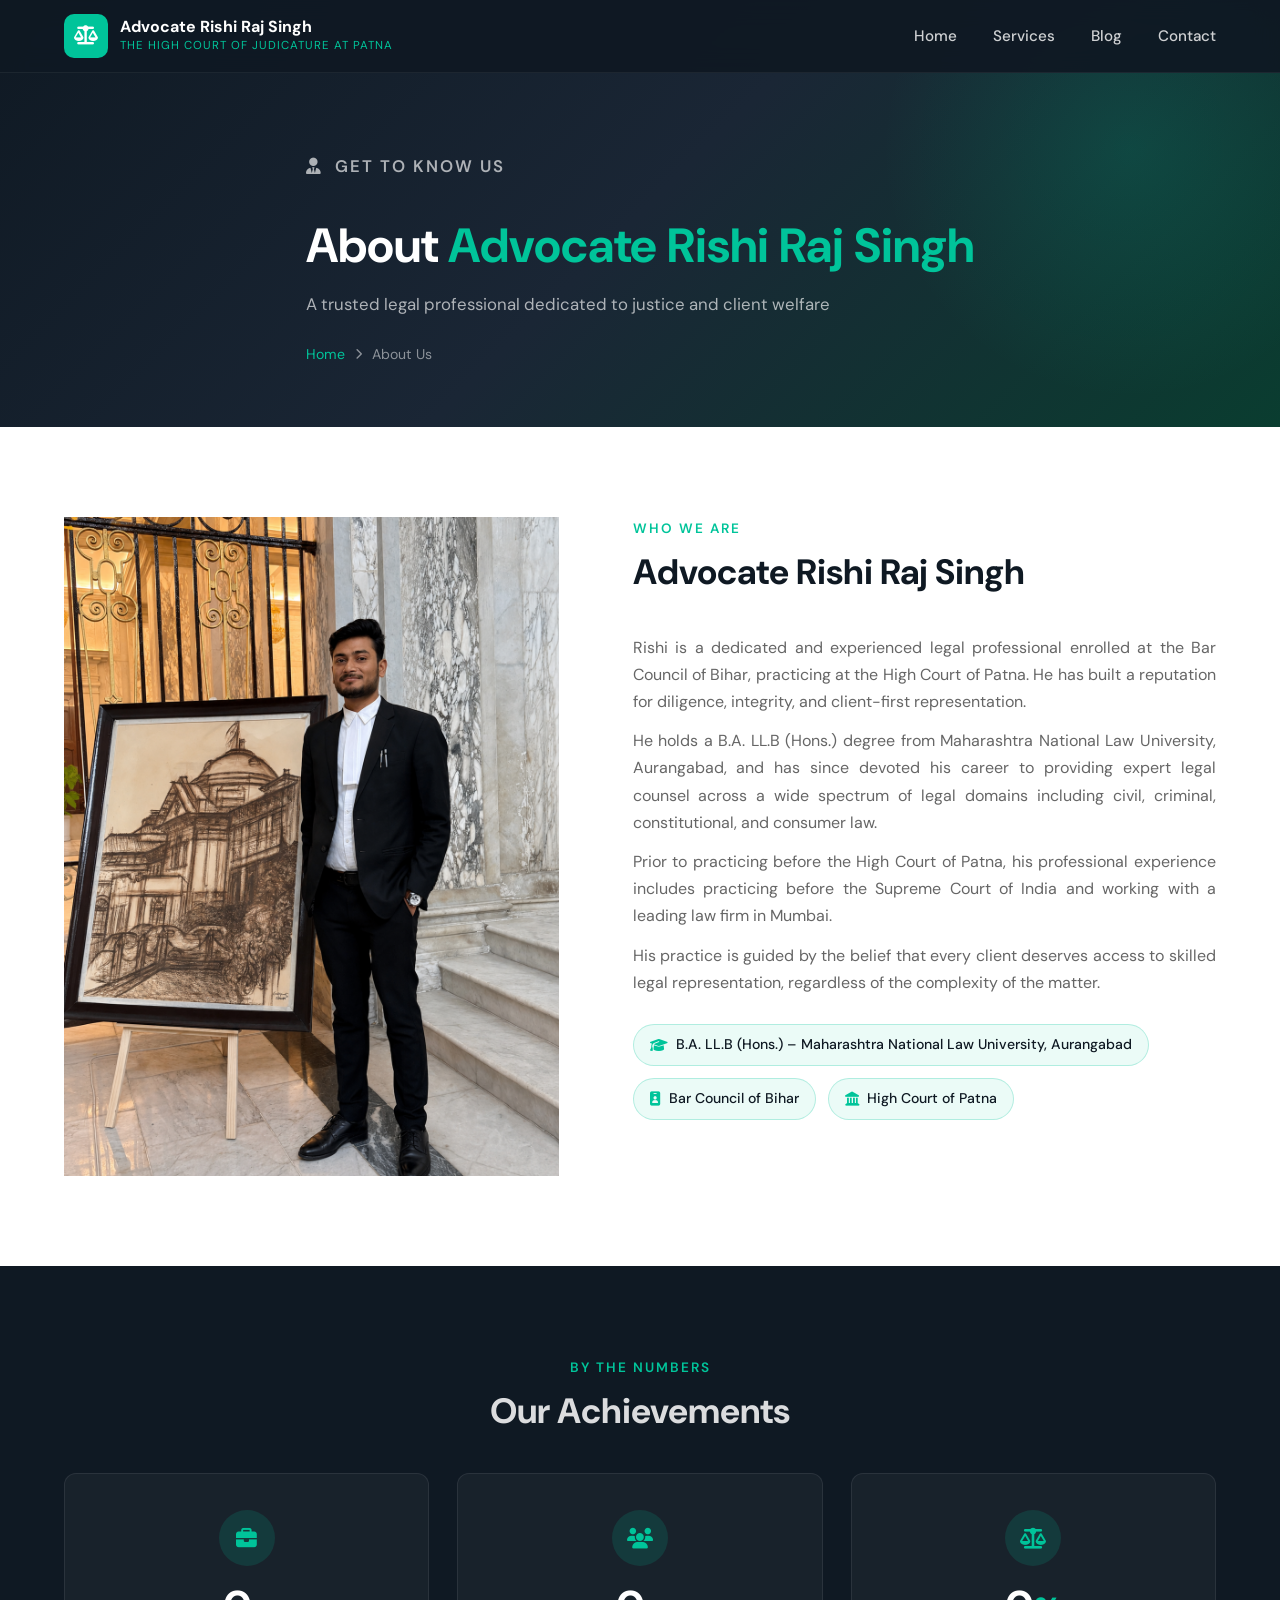
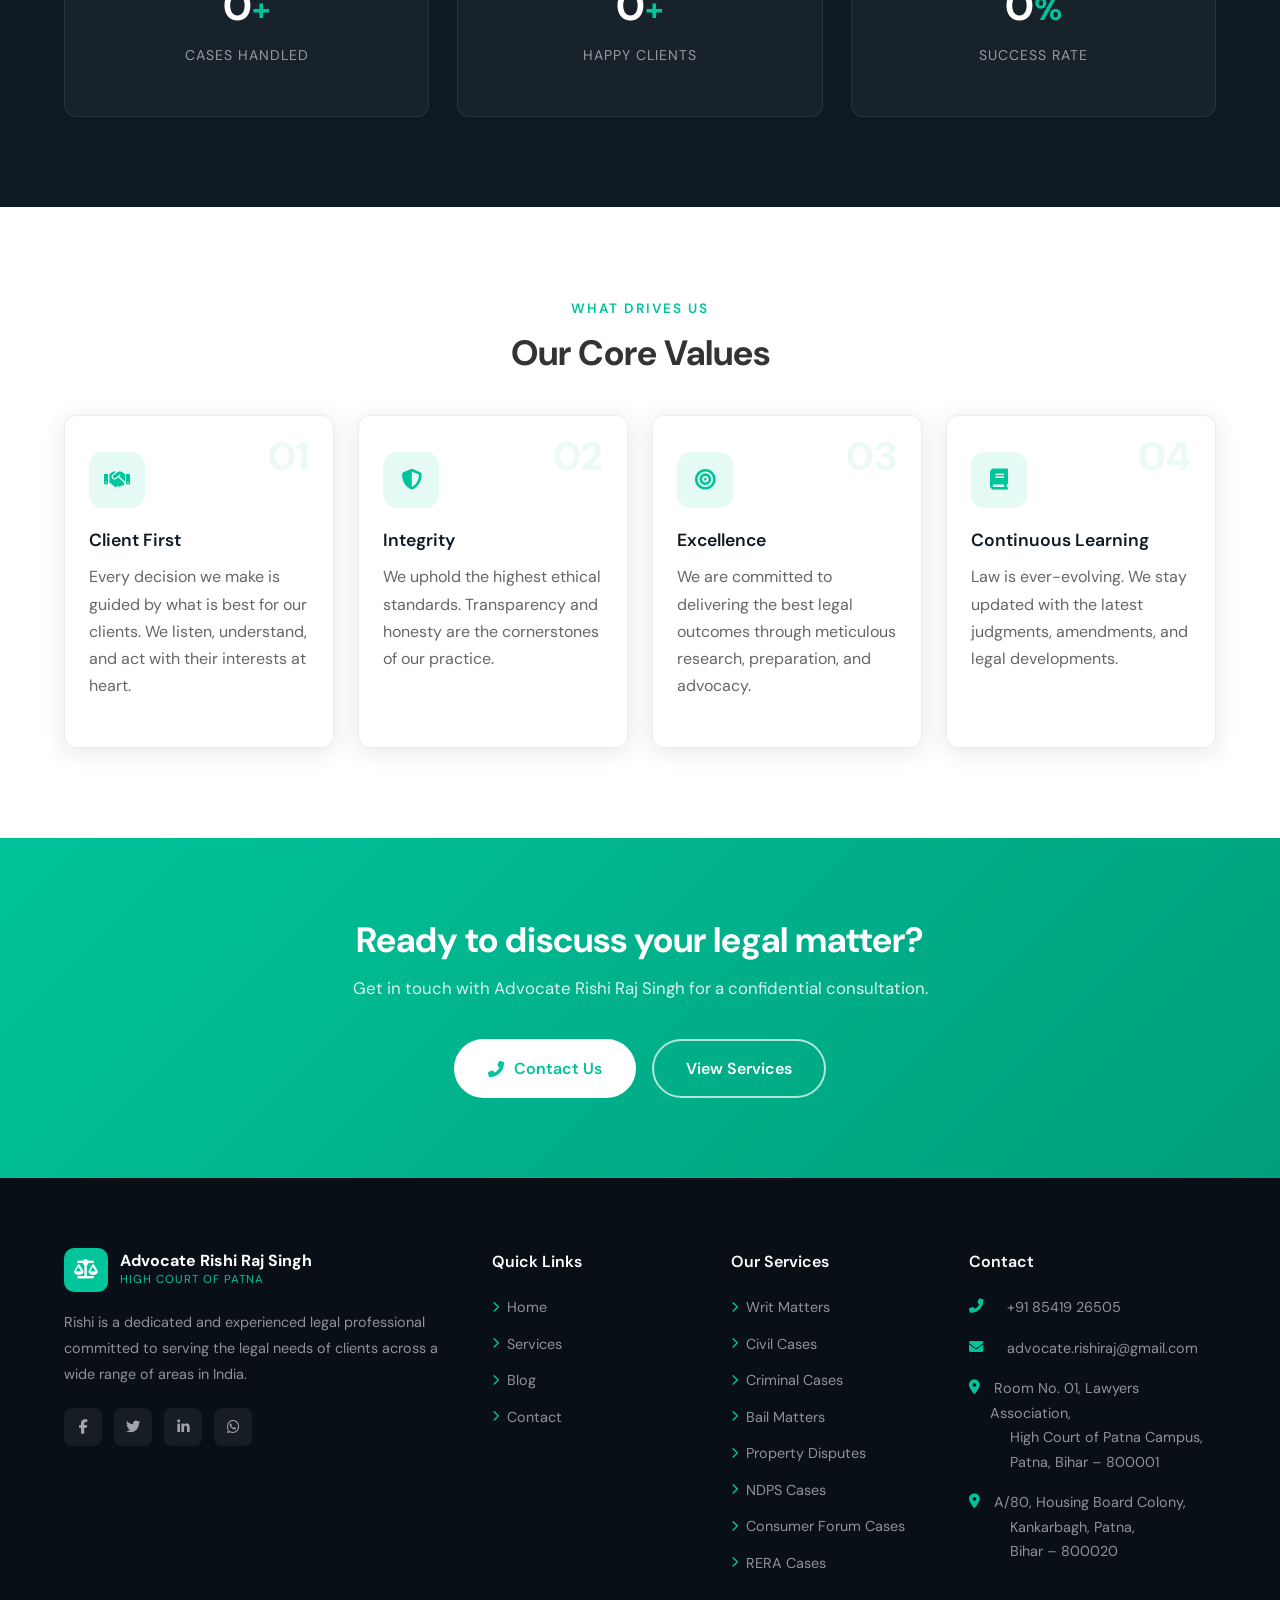
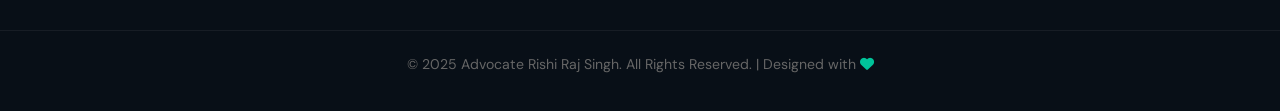
==== about.html @ 37c3f469 "Add files via upload" ====
<!DOCTYPE html>
<html lang="en">
<head>
  <meta charset="UTF-8" />
  <meta name="viewport" content="width=device-width, initial-scale=1.0"/>
  <title>About Us – Advocate Rishi Raj Singh</title>
  <meta name="description" content="Learn more about Advocate Rishi Raj Singh – experienced legal professional at High Court of Patna."/>
  <link rel="stylesheet" href="style.css"/>
  <link rel="stylesheet" href="about.css"/>
  <link href="https://fonts.googleapis.com/css2?family=DM+Sans:wght@300;400;500;600;700&display=swap" rel="stylesheet"/>
  <link rel="stylesheet" href="https://cdnjs.cloudflare.com/ajax/libs/font-awesome/6.4.0/css/all.min.css"/>
</head>
<body>

  <!-- ===== NAVBAR ===== -->
  <header id="navbar">
    <div class="container nav-container">
      <div class="logo">
        <span class="logo-icon"><i class="fas fa-balance-scale"></i></span>
        <div>
          <span class="logo-name">Advocate Rishi Raj Singh</span>
          <span class="logo-sub">The High Court of Judicature at Patna</span>
        </div>
      </div>
      <nav>
        <ul class="nav-links" id="navLinks">
          <li><a href="index.html">Home</a></li>
          <li><a href="index.html#services">Services</a></li>
          <li><a href="index.html#blogs">Blog</a></li>
          <li><a href="contact.html">Contact</a></li>
        </ul>
        <button class="hamburger" id="hamburger" aria-label="Toggle menu">
          <i class="fas fa-bars"></i>
        </button>
      </nav>
    </div>
  </header>

  <!-- ===== PAGE HERO ===== -->
  <section class="page-hero">
    <div class="page-hero-overlay"></div>
    <div class="container page-hero-content">
      <p class="section-label"><i class="fas fa-user-tie"></i> &nbsp;Get to Know Us</p>
      <h1>About <span class="highlight">Advocate Rishi Raj Singh</span></h1>
      <p>A trusted legal professional dedicated to justice and client welfare</p>
      <div class="breadcrumb">
        <a href="index.html">Home</a>
        <i class="fas fa-chevron-right"></i>
        <span>About Us</span>
      </div>
    </div>
  </section>

  <!-- ===== INTRO SECTION ===== -->
  <section class="section-pad">
    <div class="container about-grid">
      <div class="about-img-wrap">
        <img src="Rishi Raj Singh Image.png" alt="Advocate Rishi Raj Singh" class="about-image">
      </div>
      <div class="about-text">
        <p class="section-label">Who We Are</p>
        <h2>Advocate Rishi Raj Singh</h2>
        <p>Rishi is a dedicated and experienced legal professional enrolled at the Bar Council of Bihar, practicing at the High Court of Patna. He has built a reputation for diligence, integrity, and client-first representation.</p>
        <p>He holds a B.A. LL.B (Hons.) degree from Maharashtra National Law University, Aurangabad, and has since devoted his career to providing expert legal counsel across a wide spectrum of legal domains including civil, criminal, constitutional, and consumer law.</p>
        <p>Prior to practicing before the High Court of Patna, his professional experience includes practicing before the Supreme Court of India and working with a leading law firm in Mumbai.</p>
        <p>His practice is guided by the belief that every client deserves access to skilled legal representation, regardless of the complexity of the matter.</p>
        <div class="info-chips">
          <span><i class="fas fa-graduation-cap"></i> B.A. LL.B (Hons.) – Maharashtra National Law University, Aurangabad</span>
          <span><i class="fas fa-id-badge"></i> Bar Council of Bihar</span>
          <span><i class="fas fa-landmark"></i> High Court of Patna</span>
        </div>
      </div>
    </div>
  </section>


  <!-- ===== STATS ===== -->
  <section class="section-pad bg-dark">
    <div class="container">
      <p class="section-label center">By the Numbers</p>
      <h2 class="center">Our Achievements</h2>
      <div class="stats-grid">
        <div class="stat-box">
          <div class="stat-icon"><i class="fas fa-briefcase"></i></div>
          <span class="stat-big" data-target="500">0</span><span class="stat-suf">+</span>
          <p>Cases Handled</p>
        </div>
        <div class="stat-box">
          <div class="stat-icon"><i class="fas fa-users"></i></div>
          <span class="stat-big" data-target="300">0</span><span class="stat-suf">+</span>
          <p>Happy Clients</p>
        </div>
        <div class="stat-box">
          <div class="stat-icon"><i class="fas fa-balance-scale"></i></div>
          <span class="stat-big" data-target="95">0</span><span class="stat-suf">%</span>
          <p>Success Rate</p>
        </div>
      </div>
    </div>
  </section>

  <!-- ===== VALUES ===== -->
  <section class="section-pad">
    <div class="container">
      <p class="section-label center">What Drives Us</p>
      <h2 class="center">Our Core Values</h2>
      <div class="values-grid">
        <div class="value-card">
          <div class="value-num">01</div>
          <div class="value-icon"><i class="fas fa-handshake"></i></div>
          <h4>Client First</h4>
          <p>Every decision we make is guided by what is best for our clients. We listen, understand, and act with their interests at heart.</p>
        </div>
        <div class="value-card">
          <div class="value-num">02</div>
          <div class="value-icon"><i class="fas fa-shield-alt"></i></div>
          <h4>Integrity</h4>
          <p>We uphold the highest ethical standards. Transparency and honesty are the cornerstones of our practice.</p>
        </div>
        <div class="value-card">
          <div class="value-num">03</div>
          <div class="value-icon"><i class="fas fa-bullseye"></i></div>
          <h4>Excellence</h4>
          <p>We are committed to delivering the best legal outcomes through meticulous research, preparation, and advocacy.</p>
        </div>
        <div class="value-card">
          <div class="value-num">04</div>
          <div class="value-icon"><i class="fas fa-book"></i></div>
          <h4>Continuous Learning</h4>
          <p>Law is ever-evolving. We stay updated with the latest judgments, amendments, and legal developments.</p>
        </div>
      </div>
    </div>
  </section>

  <!-- ===== CTA ===== -->
  <section class="cta-section">
    <div class="container cta-content">
      <h2>Ready to discuss your legal matter?</h2>
      <p>Get in touch with Advocate Rishi Raj Singh for a confidential consultation.</p>
      <div class="cta-btns">
        <a href="contact.html" class="btn btn-primary"><i class="fas fa-phone-alt"></i> &nbsp;Contact Us</a>
        <a href="index.html#services" class="btn btn-outline">View Services</a>
      </div>
    </div>
  </section>

  <!-- ===== FOOTER ===== -->
  <footer class="footer">
    <div class="container footer-grid">
      <div class="footer-about">
        <div class="logo">
          <span class="logo-icon"><i class="fas fa-balance-scale"></i></span>
          <div>
            <span class="logo-name">Advocate Rishi Raj Singh</span>
            <span class="logo-sub">High Court of Patna</span>
          </div>
        </div>
        <p>Rishi is a dedicated and experienced legal professional committed to serving the legal needs of clients across a wide range of areas in India.</p>
        <div class="social-links">
          <a href="#" aria-label="Facebook"><i class="fab fa-facebook-f"></i></a>
          <a href="#" aria-label="Twitter"><i class="fab fa-twitter"></i></a>
          <a href="#" aria-label="LinkedIn"><i class="fab fa-linkedin-in"></i></a>
          <a href="https://wa.me/918541926505" target="_blank" aria-label="WhatsApp"><i class="fab fa-whatsapp"></i></a>
        </div>
      </div>
      <div class="footer-links">
        <h4>Quick Links</h4>
        <ul>
          <li><a href="index.html"><i class="fas fa-chevron-right"></i> Home</a></li>
          <li><a href="index.html#services"><i class="fas fa-chevron-right"></i> Services</a></li>
          <li><a href="index.html#blogs"><i class="fas fa-chevron-right"></i> Blog</a></li>
          <li><a href="contact.html"><i class="fas fa-chevron-right"></i> Contact</a></li>
        </ul>
      </div>
      <div class="footer-services">
        <h4>Our Services</h4>
        <ul>
          <li><a href="index.html#services"><i class="fas fa-chevron-right"></i> Writ Matters</a></li>
          <li><a href="index.html#services"><i class="fas fa-chevron-right"></i> Civil Cases</a></li>
          <li><a href="index.html#services"><i class="fas fa-chevron-right"></i> Criminal Cases</a></li>
          <li><a href="index.html#services"><i class="fas fa-chevron-right"></i> Bail Matters</a></li>
          <li><a href="index.html#services"><i class="fas fa-chevron-right"></i> Property Disputes</a></li>
          <li><a href="index.html#services"><i class="fas fa-chevron-right"></i> NDPS Cases</a></li>
          <li><a href="index.html#services"><i class="fas fa-chevron-right"></i> Consumer Forum Cases</a></li>
          <li><a href="index.html#services"><i class="fas fa-chevron-right"></i> RERA Cases</a></li>
        </ul>
      </div>
      <div class="footer-contact">
        <h4>Contact</h4>
        <p><i class="fas fa-phone-alt"></i> &nbsp;<a href="tel:+918541926505">+91 85419 26505</a></p>
        <p><i class="fas fa-envelope"></i> &nbsp;<a href="mailto:advocate.rishiraj@gmail.com">advocate.rishiraj@gmail.com</a></p>
        <p><i class="fas fa-map-marker-alt"></i> &nbsp;Room No. 01, Lawyers Association,<br/>&nbsp;&nbsp;&nbsp;&nbsp;&nbsp;High Court of Patna Campus,<br/>&nbsp;&nbsp;&nbsp;&nbsp;&nbsp;Patna, Bihar – 800001</p>
        <p><i class="fas fa-map-marker-alt"></i> &nbsp;A/80, Housing Board Colony,<br/>&nbsp;&nbsp;&nbsp;&nbsp;&nbsp;Kankarbagh, Patna,<br/>&nbsp;&nbsp;&nbsp;&nbsp;&nbsp;Bihar – 800020</p>
      </div>
    </div>
    <div class="footer-bottom">
      <p>&copy; 2025 Advocate Rishi Raj Singh. All Rights Reserved. | Designed with <i class="fas fa-heart" style="color:#00C49A"></i></p>
    </div>
  </footer>

  <script src="script.js"></script>
  <script src="about.js"></script>
</body>
</html>
---- style.css ----
/* ===== RESET & BASE ===== */
*, *::before, *::after { box-sizing: border-box; margin: 0; padding: 0; }

:root {
  --green: #00C49A;
  --green-dark: #009e7c;
  --dark: #0f1923;
  --dark2: #1a2635;
  --dark3: #243040;
  --light: #f5f7fa;
  --white: #ffffff;
  --text: #333;
  --text-light: #666;
  --font: 'DM Sans', sans-serif;
  --shadow: 0 4px 24px rgba(0,0,0,0.10);
  --radius: 12px;
  --transition: all 0.3s ease;
}

html { scroll-behavior: smooth; }

body {
  font-family: var(--font);
  color: var(--text);
  background: var(--white);
  line-height: 1.7;
  overflow-x: hidden;
}

a { text-decoration: none; color: inherit; }
ul { list-style: none; }
img { max-width: 100%; display: block; }

.container {
  max-width: 1200px;
  margin: 0 auto;
  padding: 0 24px;
}

.section-pad { padding: 90px 0; }
.bg-dark { background: var(--dark); color: var(--white); }
.bg-light { background: var(--light); }
.center { text-align: center; }

.section-label {
  display: inline-block;
  color: var(--green);
  font-weight: 600;
  font-size: 0.85rem;
  letter-spacing: 2px;
  text-transform: uppercase;
  margin-bottom: 10px;
}
.center.section-label, h2.center { display: block; }

h2 {
  font-size: 2.2rem;
  font-weight: 700;
  margin-bottom: 40px;
  line-height: 1.25;
  color: inherit;
}

h4 { font-size: 1.1rem; font-weight: 600; margin-bottom: 8px; }
p { color: var(--text-light); margin-bottom: 12px; }
.bg-dark p, .bg-dark h4, .bg-dark h2 { color: rgba(255,255,255,0.85); }
.bg-dark .section-label { color: var(--green); }

/* ===== BUTTONS ===== */
.btn {
  display: inline-flex;
  align-items: center;
  gap: 6px;
  padding: 14px 32px;
  border-radius: 50px;
  font-family: var(--font);
  font-size: 1rem;
  font-weight: 600;
  cursor: pointer;
  border: 2px solid transparent;
  transition: var(--transition);
}
.btn-primary {
  background: var(--green);
  color: var(--white);
  border-color: var(--green);
}
.btn-primary:hover {
  background: var(--green-dark);
  border-color: var(--green-dark);
  transform: translateY(-2px);
  box-shadow: 0 8px 24px rgba(0,196,154,0.35);
}
.btn-outline {
  background: transparent;
  color: var(--white);
  border-color: rgba(255,255,255,0.6);
}
.btn-outline:hover {
  background: var(--white);
  color: var(--dark);
  border-color: var(--white);
}
.full-width { width: 100%; justify-content: center; }

/* ===== NAVBAR ===== */
#navbar {
  position: fixed;
  top: 0; left: 0; right: 0;
  z-index: 1000;
  background: rgba(15,25,35,0.95);
  backdrop-filter: blur(12px);
  border-bottom: 1px solid rgba(255,255,255,0.06);
  transition: var(--transition);
}
.nav-container {
  display: flex;
  align-items: center;
  justify-content: space-between;
  height: 72px;
}
.logo {
  display: flex;
  align-items: center;
  gap: 12px;
}
.logo-icon {
  width: 44px; height: 44px;
  background: var(--green);
  border-radius: 10px;
  display: flex; align-items: center; justify-content: center;
  color: white;
  font-size: 1.2rem;
}
.logo-name {
  display: block;
  color: var(--white);
  font-weight: 700;
  font-size: 1rem;
  line-height: 1.2;
}
.logo-sub {
  display: block;
  color: var(--green);
  font-size: 0.72rem;
  letter-spacing: 1px;
  text-transform: uppercase;
}
.nav-links {
  display: flex;
  gap: 36px;
}
.nav-links a {
  color: rgba(255,255,255,0.8);
  font-weight: 500;
  font-size: 0.95rem;
  position: relative;
  transition: var(--transition);
}
.nav-links a::after {
  content: '';
  position: absolute;
  bottom: -4px; left: 0;
  width: 0; height: 2px;
  background: var(--green);
  transition: var(--transition);
}
.nav-links a:hover { color: var(--white); }
.nav-links a:hover::after { width: 100%; }

.hamburger {
  display: none;
  background: none;
  border: none;
  color: var(--white);
  font-size: 1.4rem;
  cursor: pointer;
}

/* ===== HERO ===== */
.hero {
  min-height: 85vh;
  background: linear-gradient(135deg, rgba(15, 25, 35, 0.75) 0%, rgba(26, 38, 53, 0.75) 100%), url('image.png');
  background-size: cover;
  background-position: center;
  background-attachment: fixed;
  display: flex;
  align-items: center;
  position: relative;
  overflow: hidden;
  padding-top: 72px;
}

.scroll-indicator {
  position: absolute;
  bottom: 24px;
  left: 50%;
  transform: translateX(-50%);
  display: flex;
  flex-direction: column;
  align-items: center;
  gap: 6px;
  color: rgba(255,255,255,0.5);
  font-size: 0.75rem;
  letter-spacing: 1px;
  text-transform: uppercase;
  z-index: 2;
  animation: bounce 2s infinite;
}
.scroll-indicator {
  text-decoration: none;
  cursor: pointer;
}
.scroll-indicator i {
  font-size: 1rem;
  color: var(--green);
  line-height: 0.6;
}
@keyframes bounce {
  0%, 100% { transform: translateX(-50%) translateY(0); }
  50% { transform: translateX(-50%) translateY(8px); }
}
.hero::before {
  content: '';
  position: absolute;
  width: 600px; height: 600px;
  background: radial-gradient(circle, rgba(0,196,154,0.15) 0%, transparent 70%);
  top: -100px; right: -100px;
  border-radius: 50%;
}
.hero::after {
  content: '';
  position: absolute;
  width: 400px; height: 400px;
  background: radial-gradient(circle, rgba(0,196,154,0.08) 0%, transparent 70%);
  bottom: -50px; left: -50px;
  border-radius: 50%;
}
.hero-overlay { display: none; }
.hero-content {
  position: relative;
  z-index: 2;
  padding: 80px 24px;
}
.hero-tagline {
  color: var(--green);
  font-weight: 600;
  font-size: 0.9rem;
  letter-spacing: 2px;
  text-transform: uppercase;
  margin-bottom: 20px;
  display: flex;
  align-items: center;
  gap: 8px;
}
.hero h1 {
  font-size: 4rem;
  font-weight: 700;
  color: var(--white);
  line-height: 1.1;
  margin-bottom: 20px;
}
.highlight { color: var(--green); }
.hero h4 {
  color: rgba(255,255,255,0.72);
  font-size: 1.15rem;
  font-weight: 400;
  margin-bottom: 36px;
  max-width: 520px;
}
.hero-btns { display: flex; gap: 16px; flex-wrap: wrap; margin-bottom: 60px; }

.hero-stats {
  display: flex;
  gap: 40px;
  flex-wrap: wrap;
}
.stat {
  display: flex;
  flex-direction: column;
  border-left: 3px solid var(--green);
  padding-left: 16px;
}
.stat-num {
  font-size: 1.8rem;
  font-weight: 700;
  color: var(--white);
  line-height: 1;
}
.stat-label {
  font-size: 0.8rem;
  color: rgba(255,255,255,0.55);
  text-transform: uppercase;
  letter-spacing: 1px;
  margin-top: 4px;
}

/* ===== ABOUT ===== */
.about-grid {
  display: grid;
  grid-template-columns: 1fr 1.2fr;
  gap: 64px;
  align-items: start;
}
.about-img-wrap {
  position: relative;
}
.about-img-placeholder {
  width: 100%;
  aspect-ratio: 4/5;
  background: linear-gradient(135deg, var(--dark2), var(--dark3));
  border-radius: 20px;
  display: flex;
  align-items: center;
  justify-content: center;
  font-size: 6rem;
  color: var(--green);
  box-shadow: var(--shadow);
  overflow: hidden;
}
.about-img-placeholder::before {
  content: '';
  position: absolute;
  top: 0; left: 0; right: 0; bottom: 0;
  background: linear-gradient(to bottom, transparent 50%, rgba(0,196,154,0.08));
}
.about-badge {
  position: absolute;
  bottom: -20px; right: -20px;
  background: var(--green);
  color: var(--white);
  padding: 16px 22px;
  border-radius: 14px;
  display: flex;
  align-items: center;
  gap: 10px;
  font-weight: 600;
  font-size: 0.9rem;
  box-shadow: 0 8px 24px rgba(0,196,154,0.4);
}
.about-text { padding-left: 10px; }
.about-text h2 { color: var(--dark); }
.about-text p {
  text-align: justify;
  text-justify: inter-word;
  hyphens: auto;
  -webkit-hyphens: auto;
}
.about-text .section-label { display: block; }

.about-points {
  margin: 24px 0 32px;
  display: flex;
  flex-direction: column;
  gap: 12px;
}
.about-points li {
  display: flex;
  align-items: center;
  gap: 12px;
  color: var(--text);
  font-weight: 500;
}
.about-points li i {
  color: var(--green);
  font-size: 1rem;
}

/* ===== WHY CHOOSE ===== */
.why-grid {
  display: grid;
  grid-template-columns: repeat(4, 1fr);
  gap: 24px;
}
.why-card {
  background: rgba(255,255,255,0.04);
  border: 1px solid rgba(255,255,255,0.08);
  border-radius: var(--radius);
  padding: 32px 24px;
  text-align: center;
  transition: var(--transition);
}
.why-card:hover {
  background: rgba(0,196,154,0.08);
  border-color: rgba(0,196,154,0.3);
  transform: translateY(-6px);
}
.why-icon {
  width: 60px; height: 60px;
  background: rgba(0,196,154,0.15);
  border-radius: 50%;
  display: flex; align-items: center; justify-content: center;
  margin: 0 auto 20px;
  font-size: 1.4rem;
  color: var(--green);
}

/* ===== SERVICES ===== */
.services-grid {
  display: grid;
  grid-template-columns: repeat(3, 1fr);
  gap: 28px;
}
.service-card {
  background: var(--white);
  border: 1px solid #e8edf2;
  border-radius: var(--radius);
  padding: 36px 28px;
  transition: var(--transition);
  box-shadow: var(--shadow);
}
.service-card:hover {
  border-color: var(--green);
  transform: translateY(-8px);
  box-shadow: 0 16px 40px rgba(0,196,154,0.15);
}
.service-icon {
  width: 64px; height: 64px;
  background: linear-gradient(135deg, rgba(0,196,154,0.12), rgba(0,196,154,0.05));
  border-radius: 16px;
  display: flex; align-items: center; justify-content: center;
  font-size: 1.5rem;
  color: var(--green);
  margin-bottom: 20px;
  transition: var(--transition);
}
.service-card:hover .service-icon {
  background: var(--green);
  color: var(--white);
}
.service-card h4 { color: var(--dark); }

/* ===== BLOG ===== */
.blogs-grid {
  display: grid;
  grid-template-columns: repeat(3, 1fr);
  gap: 28px;
}
.blog-grid {
  display: grid;
  grid-template-columns: repeat(3, 1fr);
  gap: 28px;
}
.coming-soon-wrap {
  display: flex;
  justify-content: center;
  align-items: center;
  padding: 60px 0;
}

.coming-soon-box {
  text-align: center;
  background: #fff;
  border: 2px dashed #00C49A;
  border-radius: 16px;
  padding: 60px 80px;
  color: #333;
}

.coming-soon-box i {
  font-size: 3rem;
  color: #00C49A;
  margin-bottom: 16px;
}

.coming-soon-box h3 {
  font-size: 1.8rem;
  margin-bottom: 10px;
  color: #1a1a2e;
}

.coming-soon-box p {
  font-size: 1rem;
  color: #666;
}

.blog-card {
  background: var(--white);
  border: 1px solid #e8edf2;
  border-radius: var(--radius);
  padding: 36px 28px;
  transition: var(--transition);
  box-shadow: var(--shadow);
  text-align: center;
  display: flex;
  flex-direction: column;
  height: 100%;
}
.blog-card:hover { 
  border-color: var(--green);
  transform: translateY(-8px); 
  box-shadow: 0 16px 40px rgba(0,196,154,0.15);
}
.blog-icon {
  width: 64px;
  height: 64px;
  background: linear-gradient(135deg, rgba(0,196,154,0.12), rgba(0,196,154,0.05));
  border-radius: 16px;
  display: flex;
  align-items: center;
  justify-content: center;
  font-size: 1.5rem;
  color: var(--green);
  margin: 0 auto 20px;
  transition: var(--transition);
}
.blog-card:hover .blog-icon {
  background: var(--green);
  color: var(--white);
}
.blog-card h3 {
  font-size: 1.2rem;
  margin-bottom: 16px;
  color: var(--dark);
  line-height: 1.5;
}
.blog-card > p {
  color: var(--text-light);
  margin-bottom: 20px;
  flex-grow: 1;
  font-size: 0.95rem;
  line-height: 1.6;
}
.blog-meta {
  display: flex;
  justify-content: center;
  gap: 20px;
  margin-bottom: 20px;
  font-size: 0.85rem;
  color: var(--text-light);
  flex-wrap: wrap;
}
.blog-meta span {
  display: inline-flex;
  align-items: center;
  gap: 6px;
}
.blog-img-placeholder {
  height: 180px;
  background: linear-gradient(135deg, var(--dark2), var(--dark3));
  display: flex; align-items: center; justify-content: center;
  font-size: 3rem;
  color: var(--green);
}
.blog-content { padding: 24px; }
.blog-content h4 { color: var(--dark); font-size: 1rem; margin-bottom: 10px; }
.read-more {
  color: var(--green);
  font-weight: 600;
  font-size: 0.9rem;
  display: inline-flex;
  align-items: center;
  gap: 6px;
  margin-top: 8px;
  transition: var(--transition);
}
.read-more:hover { gap: 10px; }

/* ===== CONTACT ===== */
.contact-grid {
  display: grid;
  grid-template-columns: 1fr 1.3fr;
  gap: 60px;
  align-items: start;
}
.contact-card {
  display: flex;
  align-items: flex-start;
  gap: 18px;
  margin-bottom: 28px;
}
.contact-icon {
  width: 50px; height: 50px;
  background: rgba(0,196,154,0.15);
  border-radius: 12px;
  display: flex; align-items: center; justify-content: center;
  color: var(--green);
  font-size: 1.1rem;
  flex-shrink: 0;
}
.contact-card h4 { color: var(--white); font-size: 0.9rem; text-transform: uppercase; letter-spacing: 1px; }
.contact-card a, .contact-card p { color: rgba(255,255,255,0.72); font-size: 0.95rem; }
.contact-card a:hover { color: var(--green); }

/* ===== CONTACT FORM ===== */
.contact-form-wrap {
  background: var(--white);
  border-radius: 20px;
  padding: 40px;
  box-shadow: 0 20px 60px rgba(0,0,0,0.2);
}
.contact-form h3 {
  color: var(--dark);
  font-size: 1.4rem;
  margin-bottom: 28px;
}
.form-group { margin-bottom: 18px; }
.form-group input,
.form-group select,
.form-group textarea {
  width: 100%;
  padding: 14px 18px;
  border: 1.5px solid #e0e7ef;
  border-radius: 10px;
  font-family: var(--font);
  font-size: 0.95rem;
  color: var(--text);
  background: #fafbfc;
  transition: var(--transition);
  outline: none;
  resize: none;
}
.form-group input:focus,
.form-group select:focus,
.form-group textarea:focus {
  border-color: var(--green);
  background: var(--white);
  box-shadow: 0 0 0 3px rgba(0,196,154,0.1);
}

/* ===== FOOTER ===== */
.footer {
  background: #080f17;
  color: rgba(255,255,255,0.72);
  padding: 70px 0 0;
}
.footer-grid {
  display: grid;
  grid-template-columns: 2fr 1fr 1fr 1.3fr;
  gap: 48px;
  padding-bottom: 50px;
}
.footer-about p { font-size: 0.9rem; margin-top: 18px; line-height: 1.8; color: rgba(255,255,255,0.55); }
.footer h4 { color: var(--white); font-size: 1rem; margin-bottom: 20px; }
.footer ul { display: flex; flex-direction: column; gap: 12px; }
.footer ul a {
  color: rgba(255,255,255,0.55);
  font-size: 0.9rem;
  display: flex; align-items: center; gap: 8px;
  transition: var(--transition);
}
.footer ul a i { color: var(--green); font-size: 0.7rem; }
.footer ul a:hover { color: var(--green); padding-left: 4px; }
.footer-contact p {
  font-size: 0.9rem;
  display: flex; align-items: flex-start; gap: 10px;
  color: rgba(255,255,255,0.55);
  margin-bottom: 16px;
}
.footer-contact i { color: var(--green); margin-top: 4px; }
.footer-contact a { color: rgba(255,255,255,0.55); }
.footer-contact a:hover { color: var(--green); }

.social-links {
  display: flex; gap: 12px; margin-top: 20px;
}
.social-links a {
  width: 38px; height: 38px;
  background: rgba(255,255,255,0.06);
  border-radius: 8px;
  display: flex; align-items: center; justify-content: center;
  color: rgba(255,255,255,0.6);
  transition: var(--transition);
  font-size: 0.9rem;
}
.social-links a:hover { background: var(--green); color: var(--white); }

.footer-bottom {
  border-top: 1px solid rgba(255,255,255,0.06);
  text-align: center;
  padding: 22px 24px;
  font-size: 0.88rem;
  color: rgba(255,255,255,0.35);
}

/* ===== SCROLL ANIMATIONS ===== */
.fade-up {
  opacity: 0;
  transform: translateY(30px);
  transition: opacity 0.6s ease, transform 0.6s ease;
}
.fade-up.visible {
  opacity: 1;
  transform: translateY(0);
}

/* ===== RESPONSIVE ===== */
@media (max-width: 1024px) {
  .why-grid { grid-template-columns: repeat(2, 1fr); }
  .footer-grid { grid-template-columns: 1fr 1fr; }
  .about-grid { grid-template-columns: 1fr; }
  .about-img-wrap { max-width: 400px; margin: 0 auto; }
  .about-img-placeholder { aspect-ratio: 3/2; }
  .services-grid { grid-template-columns: repeat(2, 1fr); }
  .blogs-grid { grid-template-columns: repeat(2, 1fr); }
}

@media (max-width: 768px) {
  h2 { font-size: 1.7rem; }
  .hero { padding: 100px 0 60px; min-height: auto; }
  .scroll-indicator { display: none; }
  .hero h1 { font-size: 2.2rem; }
  .hero h4 { font-size: 1rem; }
  .hero-tagline { font-size: 0.85rem; }
  .hero-btns { flex-direction: column; align-items: flex-start; gap: 12px; }
  .services-grid, .blog-grid, .blogs-grid { grid-template-columns: 1fr; }
  .contact-grid { grid-template-columns: 1fr; }
  .about-grid { display: flex; flex-direction: column-reverse; }
  .nav-links { display: none; flex-direction: column; position: absolute; top: 72px; left: 0; right: 0; background: var(--dark); padding: 24px; gap: 20px; border-top: 1px solid rgba(255,255,255,0.06); z-index: 999; }
  .nav-links.open { display: flex; }
  .hamburger { display: block; }
  .footer-grid { grid-template-columns: 1fr; gap: 32px; }
  .hero-stats { gap: 16px; flex-wrap: wrap; }
  .why-grid { grid-template-columns: repeat(2, 1fr); }
  .coming-soon-box { padding: 40px 24px; }
  .section-pad { padding: 60px 0; }
}

@media (max-width: 480px) {
  .container { padding: 0 16px; }
  .section-pad { padding: 48px 0; }
  .hero h1 { font-size: 1.8rem; }
  .hero h4 { font-size: 0.95rem; }
  .why-grid { grid-template-columns: 1fr; }
  .services-grid { grid-template-columns: 1fr; }
  .contact-form-wrap { padding: 24px 16px; }
  .about-badge { bottom: -12px; right: 10px; font-size: 0.78rem; padding: 12px 16px; }
  .footer-grid { gap: 24px; }
  h2 { font-size: 1.5rem; }
  .btn { width: 100%; text-align: center; justify-content: center; }
  .hero-btns .btn { width: auto; }
  .coming-soon-box { padding: 32px 16px; }
  .coming-soon-box h3 { font-size: 1.4rem; }
}
---- about.css ----
/* ===== ABOUT TEXT ===== */
.about-text p {
  text-align: justify;
  text-justify: inter-word;
  hyphens: auto;
  -webkit-hyphens: auto;
}

/* ===== PAGE HERO ===== */
.page-hero {
  min-height: 420px;
  background: linear-gradient(135deg, #0f1923 0%, #1a2635 50%, #0a3d30 100%);
  display: flex;
  align-items: center;
  position: relative;
  overflow: hidden;
  padding-top: 72px;
}
.page-hero::before {
  content: '';
  position: absolute;
  width: 500px; height: 500px;
  background: radial-gradient(circle, rgba(0,196,154,0.15) 0%, transparent 70%);
  top: -100px; right: -100px;
  border-radius: 50%;
}
.page-hero-content {
  position: relative;
  z-index: 2;
  padding: 80px 24px 60px;
}
.page-hero-content h1 {
  font-size: 3rem;
  font-weight: 700;
  color: #fff;
  margin: 12px 0 16px;
  line-height: 1.2;
}
.page-hero-content > p {
  color: rgba(255,255,255,0.65);
  font-size: 1.05rem;
  margin-bottom: 24px;
}
.breadcrumb {
  display: flex;
  align-items: center;
  gap: 10px;
  font-size: 0.88rem;
  color: rgba(255,255,255,0.5);
}
.breadcrumb a { color: var(--green); }
.breadcrumb i { font-size: 0.7rem; }
.breadcrumb span { color: rgba(255,255,255,0.5); }
.active-page { color: var(--green) !important; }

/* ===== INFO CHIPS ===== */
.info-chips {
  display: flex;
  flex-wrap: wrap;
  gap: 12px;
  margin: 28px 0 32px;
}
.info-chips span {
  display: flex;
  align-items: center;
  gap: 8px;
  background: rgba(0,196,154,0.08);
  border: 1px solid rgba(0,196,154,0.25);
  color: var(--dark);
  padding: 8px 16px;
  border-radius: 50px;
  font-size: 0.88rem;
  font-weight: 500;
}
.info-chips span i { color: var(--green); }

/* ===== TIMELINE ===== */
.timeline {
  position: relative;
  max-width: 800px;
  margin: 0 auto;
  padding: 20px 0;
}
.timeline::before {
  content: '';
  position: absolute;
  left: 50%;
  transform: translateX(-50%);
  top: 0; bottom: 0;
  width: 2px;
  background: linear-gradient(to bottom, var(--green), rgba(0,196,154,0.1));
}
.timeline-item {
  display: flex;
  justify-content: flex-end;
  padding-right: calc(50% + 40px);
  margin-bottom: 40px;
  position: relative;
}
.timeline-item.right {
  justify-content: flex-start;
  padding-right: 0;
  padding-left: calc(50% + 40px);
}
.timeline-dot {
  position: absolute;
  left: 50%;
  transform: translateX(-50%);
  top: 16px;
  width: 44px; height: 44px;
  background: var(--green);
  border-radius: 50%;
  display: flex; align-items: center; justify-content: center;
  color: white;
  font-size: 1rem;
  z-index: 2;
  box-shadow: 0 0 0 6px rgba(0,196,154,0.15);
}
.timeline-card {
  background: var(--white);
  border-radius: var(--radius);
  padding: 24px 28px;
  box-shadow: var(--shadow);
  border: 1px solid #e8edf2;
  max-width: 320px;
  transition: var(--transition);
}
.timeline-card:hover {
  border-color: var(--green);
  transform: translateY(-4px);
  box-shadow: 0 12px 32px rgba(0,196,154,0.12);
}
.timeline-year {
  display: inline-block;
  background: var(--green);
  color: white;
  padding: 3px 12px;
  border-radius: 20px;
  font-size: 0.78rem;
  font-weight: 700;
  letter-spacing: 1px;
  margin-bottom: 10px;
}
.timeline-card h4 { color: var(--dark); margin-bottom: 6px; }

/* ===== STATS GRID ===== */
.stats-grid {
  display: grid;
  grid-template-columns: repeat(3, 1fr);
  gap: 28px;
  justify-content: center;
}
.stat-box {
  text-align: center;
  padding: 36px 20px;
  background: rgba(255,255,255,0.04);
  border: 1px solid rgba(255,255,255,0.08);
  border-radius: var(--radius);
  transition: var(--transition);
}
.stat-box:hover {
  background: rgba(0,196,154,0.08);
  border-color: rgba(0,196,154,0.3);
  transform: translateY(-6px);
}
.stat-icon {
  width: 56px; height: 56px;
  background: rgba(0,196,154,0.15);
  border-radius: 50%;
  display: flex; align-items: center; justify-content: center;
  margin: 0 auto 16px;
  font-size: 1.3rem;
  color: var(--green);
}
.stat-big {
  font-size: 2.6rem;
  font-weight: 700;
  color: var(--white);
  line-height: 1;
}
.stat-suf {
  font-size: 2rem;
  font-weight: 700;
  color: var(--green);
}
.stat-box p {
  color: rgba(255,255,255,0.55);
  margin-top: 8px;
  font-size: 0.88rem;
  text-transform: uppercase;
  letter-spacing: 1px;
}

/* ===== VALUES GRID ===== */
.values-grid {
  display: grid;
  grid-template-columns: repeat(4, 1fr);
  gap: 24px;
}
.value-card {
  background: var(--white);
  border: 1px solid #e8edf2;
  border-radius: var(--radius);
  padding: 36px 24px;
  position: relative;
  transition: var(--transition);
  box-shadow: var(--shadow);
}
.value-card:hover {
  border-color: var(--green);
  transform: translateY(-6px);
  box-shadow: 0 16px 40px rgba(0,196,154,0.12);
}
.value-num {
  position: absolute;
  top: 20px; right: 24px;
  font-size: 2.5rem;
  font-weight: 800;
  color: rgba(0,196,154,0.08);
  line-height: 1;
}
.value-icon {
  width: 56px; height: 56px;
  background: rgba(0,196,154,0.10);
  border-radius: 14px;
  display: flex; align-items: center; justify-content: center;
  font-size: 1.3rem;
  color: var(--green);
  margin-bottom: 18px;
  transition: var(--transition);
}
.value-card:hover .value-icon {
  background: var(--green);
  color: var(--white);
}
.value-card h4 { color: var(--dark); }

/* ===== CTA SECTION ===== */
.cta-section {
  background: linear-gradient(135deg, var(--green) 0%, var(--green-dark) 100%);
  padding: 80px 0;
  text-align: center;
}
.cta-content h2 {
  color: var(--white);
  font-size: 2.2rem;
  margin-bottom: 12px;
}
.cta-content > p {
  color: rgba(255,255,255,0.85);
  font-size: 1.05rem;
  margin-bottom: 36px;
}
.cta-btns {
  display: flex;
  gap: 16px;
  justify-content: center;
  flex-wrap: wrap;
}
.cta-btns .btn-primary {
  background: var(--white);
  color: var(--green);
  border-color: var(--white);
}
.cta-btns .btn-primary:hover {
  background: var(--dark);
  color: var(--white);
  border-color: var(--dark);
}
.cta-btns .btn-outline {
  border-color: rgba(255,255,255,0.7);
  color: var(--white);
}
.cta-btns .btn-outline:hover {
  background: var(--white);
  color: var(--green);
}

/* ===== RESPONSIVE ===== */
@media (max-width: 1024px) {
  .stats-grid { grid-template-columns: repeat(2, 1fr); }
  .values-grid { grid-template-columns: repeat(2, 1fr); }
  .info-chips { flex-wrap: wrap; gap: 10px; }
}
@media (max-width: 768px) {
  .page-hero { min-height: 280px; padding-top: 80px; }
  .page-hero-content h1 { font-size: 1.8rem; }
  .page-hero-content > p { font-size: 0.95rem; }
  .breadcrumb { font-size: 0.8rem; }
  .info-chips { flex-wrap: wrap; gap: 8px; }
  .info-chips span { font-size: 0.8rem; padding: 6px 12px; }
  .stats-grid { grid-template-columns: repeat(2, 1fr); gap: 16px; }
  .values-grid { grid-template-columns: 1fr; }
  .cta-content h2 { font-size: 1.5rem; }
  .cta-btns { flex-direction: column; align-items: center; gap: 12px; }
  .stat-box { padding: 20px 12px; }
  .stat-big { font-size: 2rem; }
}
@media (max-width: 480px) {
  .page-hero-content h1 { font-size: 1.5rem; }
  .stats-grid { grid-template-columns: 1fr; gap: 14px; }
  .stat-box { padding: 18px 12px; }
  .value-card { padding: 20px 16px; }
  .cta-btns .btn { width: 100%; text-align: center; justify-content: center; }
}
@media (max-width: 480px) {
  .stats-grid { grid-template-columns: 1fr; }
  .info-chips { flex-direction: column; }
}
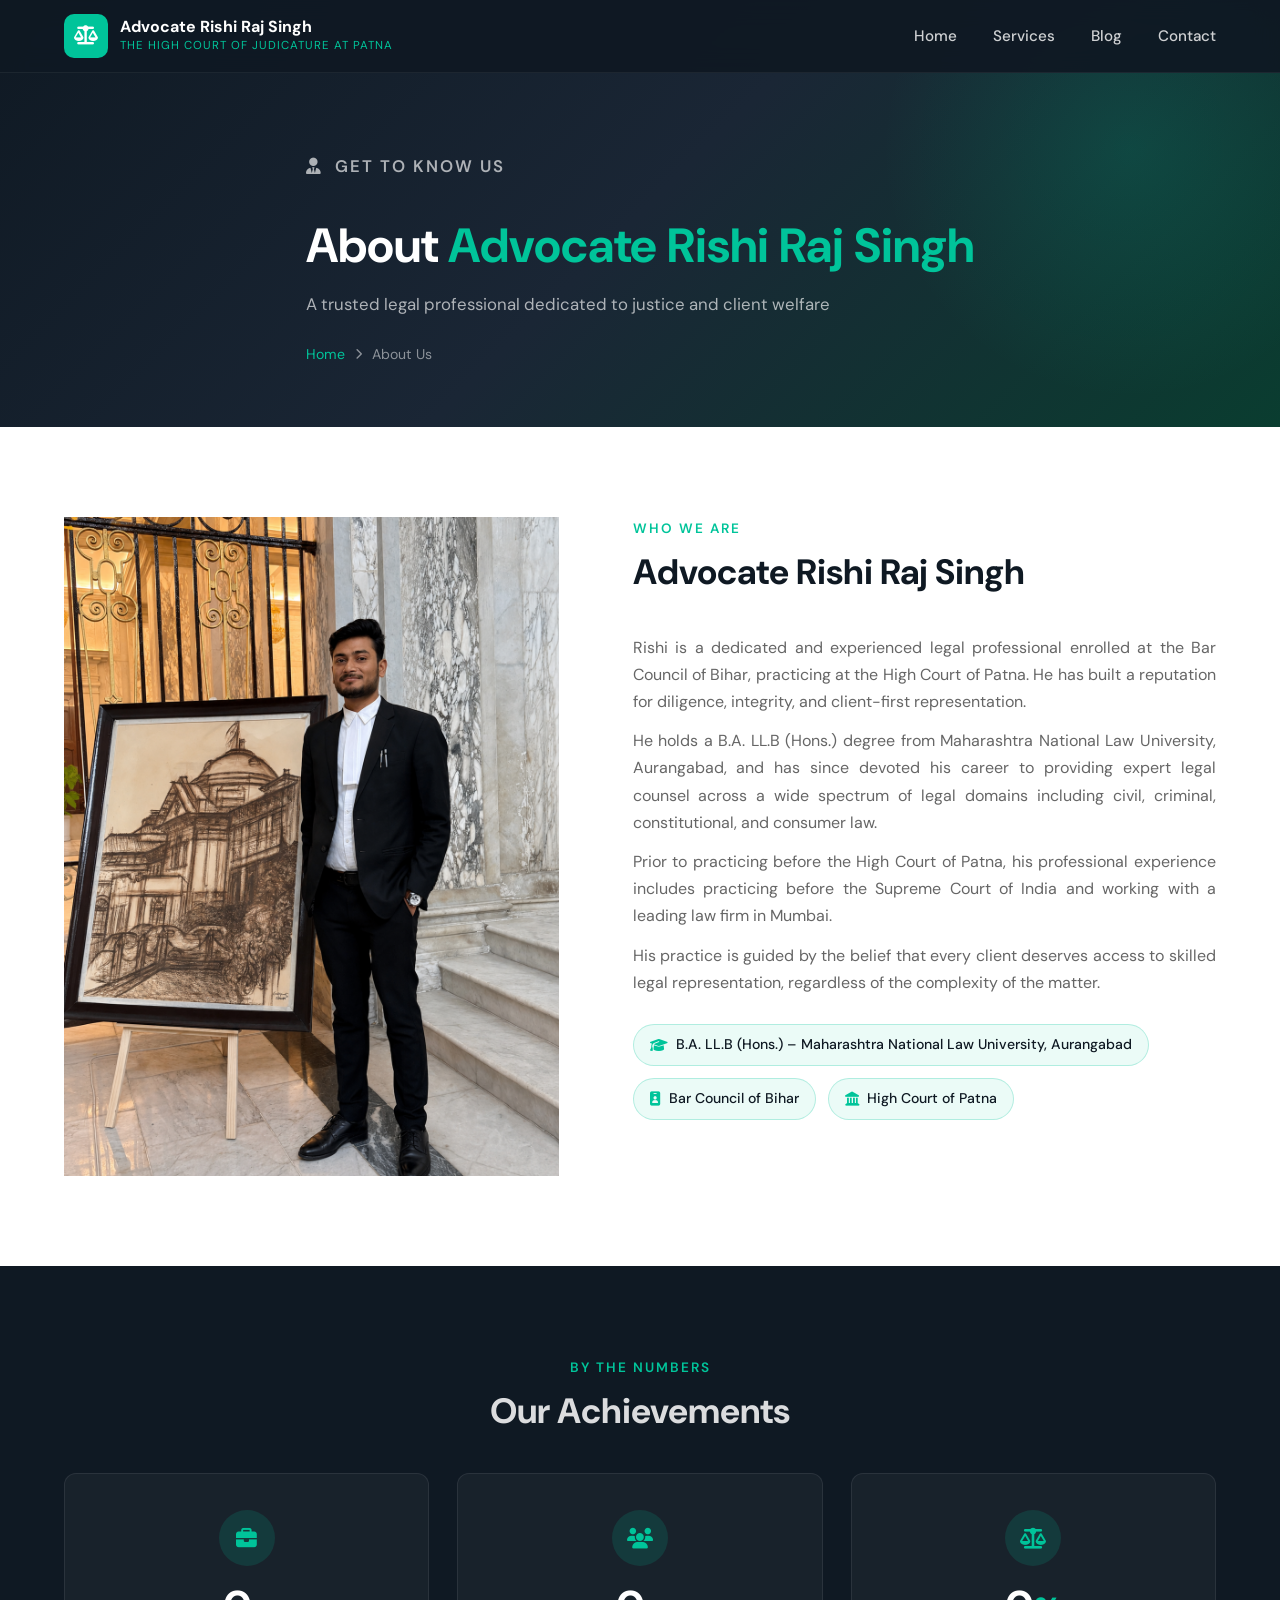
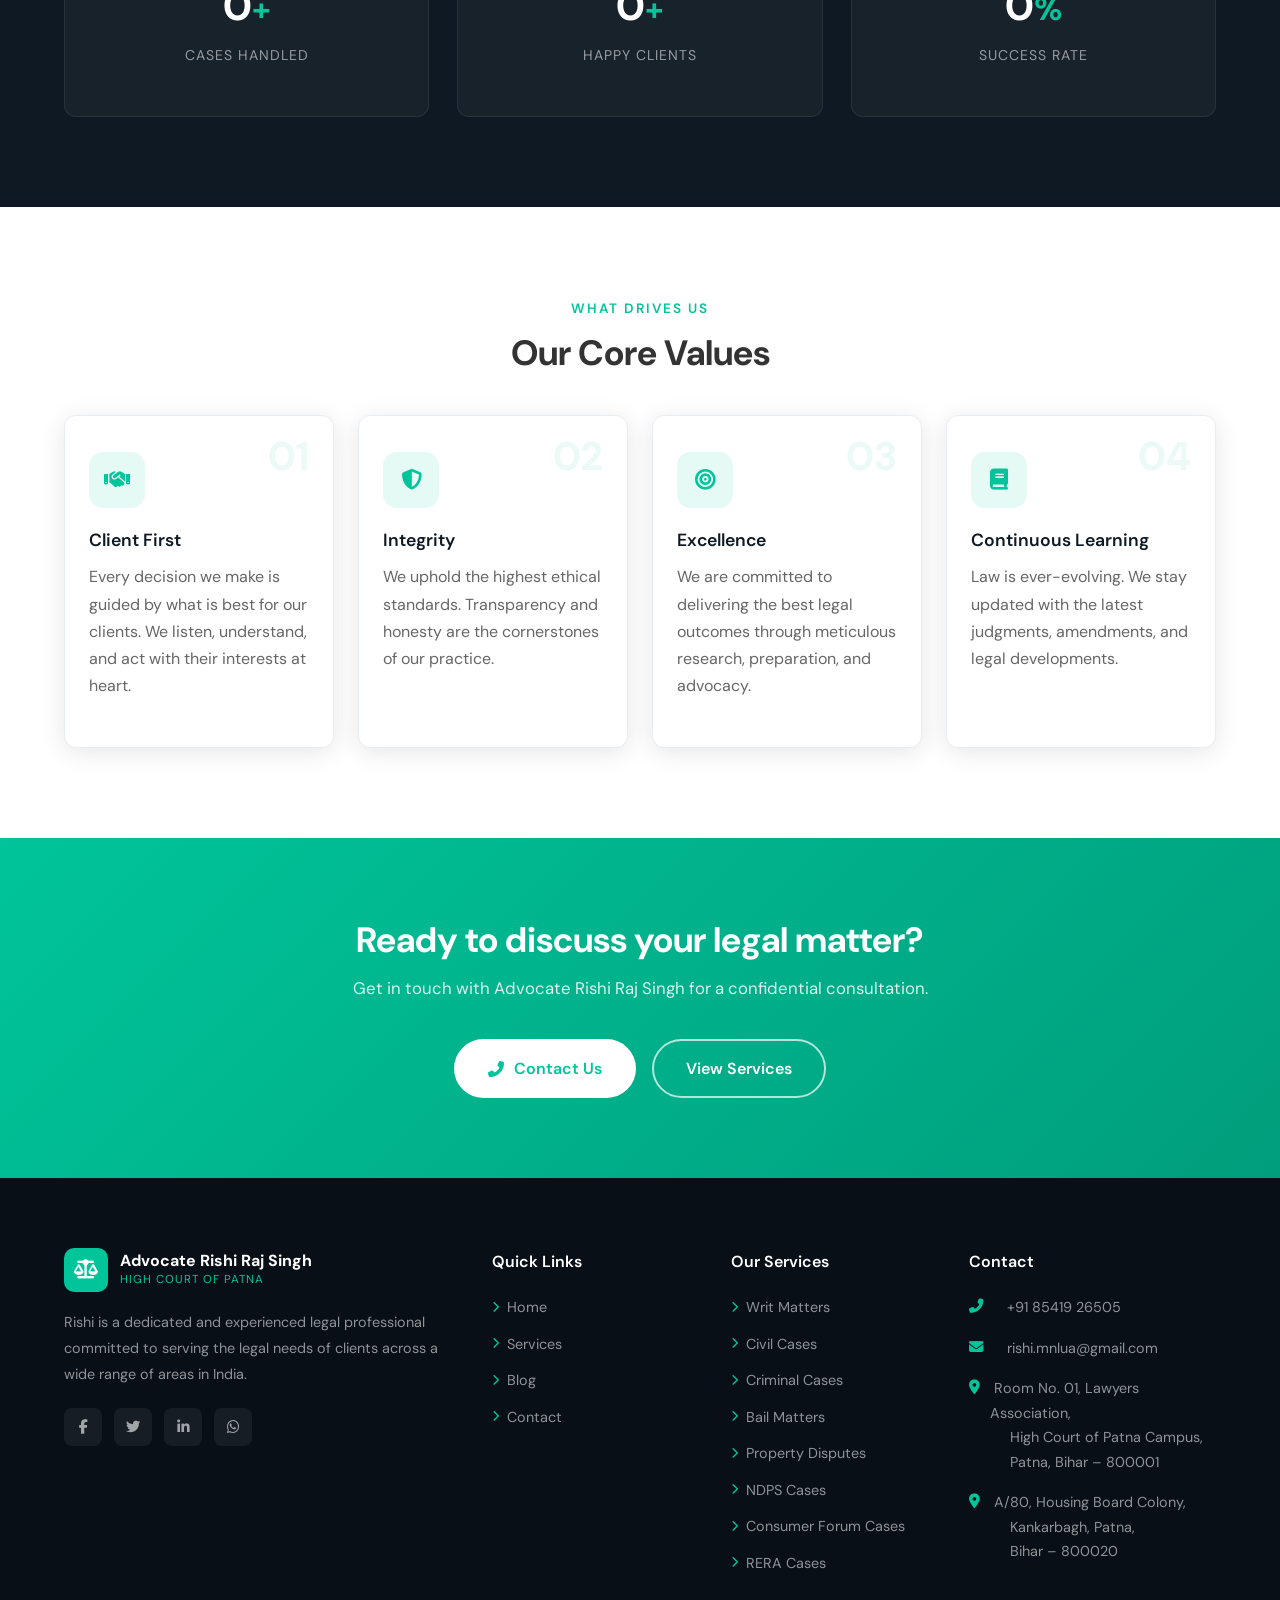
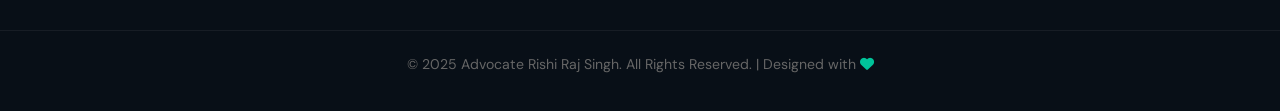
==== commit 4866eb32: "removing old site" ====
--- a/about.html
+++ b/about.html
@@ -3,8 +3,15 @@
 <head>
   <meta charset="UTF-8" />
   <meta name="viewport" content="width=device-width, initial-scale=1.0"/>
-  <title>About Us – Advocate Rishi Raj Singh</title>
-  <meta name="description" content="Learn more about Advocate Rishi Raj Singh – experienced legal professional at High Court of Patna."/>
+  <title>About Advocate Rishi Raj Singh – Experience & Credentials | High Court Patna</title>
+  <meta name="description" content="Learn about Advocate Rishi Raj Singh - B.A. LL.B (Hons.) from Maharashtra National Law University. Experienced legal professional at High Court of Patna with expertise in Civil, Criminal & Constitutional Law."/>
+  <meta name="keywords" content="about advocate, Rishi Raj Singh biography, lawyer High Court Patna, legal experience Bihar"/>
+  <meta name="author" content="Advocate Rishi Raj Singh"/>
+  <meta rel="canonical" href="https://rishirajsingh-advocate.github.io/about.html"/>
+  <meta property="og:type" content="website"/>
+  <meta property="og:title" content="About Advocate Rishi Raj Singh"/>
+  <meta property="og:description" content="Experienced legal professional with B.A. LL.B (Hons.) degree practicing at High Court of Patna"/>
+  <meta property="og:url" content="https://rishirajsingh-advocate.github.io/about.html"/>
   <link rel="stylesheet" href="style.css"/>
   <link rel="stylesheet" href="about.css"/>
   <link href="https://fonts.googleapis.com/css2?family=DM+Sans:wght@300;400;500;600;700&display=swap" rel="stylesheet"/>
@@ -189,7 +196,7 @@
       <div class="footer-contact">
         <h4>Contact</h4>
         <p><i class="fas fa-phone-alt"></i> &nbsp;<a href="tel:+918541926505">+91 85419 26505</a></p>
-        <p><i class="fas fa-envelope"></i> &nbsp;<a href="mailto:advocate.rishiraj@gmail.com">advocate.rishiraj@gmail.com</a></p>
+        <p><i class="fas fa-envelope"></i> &nbsp;<a href="mailto:rishi.mnlua@gmail.com">rishi.mnlua@gmail.com</a></p>
         <p><i class="fas fa-map-marker-alt"></i> &nbsp;Room No. 01, Lawyers Association,<br/>&nbsp;&nbsp;&nbsp;&nbsp;&nbsp;High Court of Patna Campus,<br/>&nbsp;&nbsp;&nbsp;&nbsp;&nbsp;Patna, Bihar – 800001</p>
         <p><i class="fas fa-map-marker-alt"></i> &nbsp;A/80, Housing Board Colony,<br/>&nbsp;&nbsp;&nbsp;&nbsp;&nbsp;Kankarbagh, Patna,<br/>&nbsp;&nbsp;&nbsp;&nbsp;&nbsp;Bihar – 800020</p>
       </div>
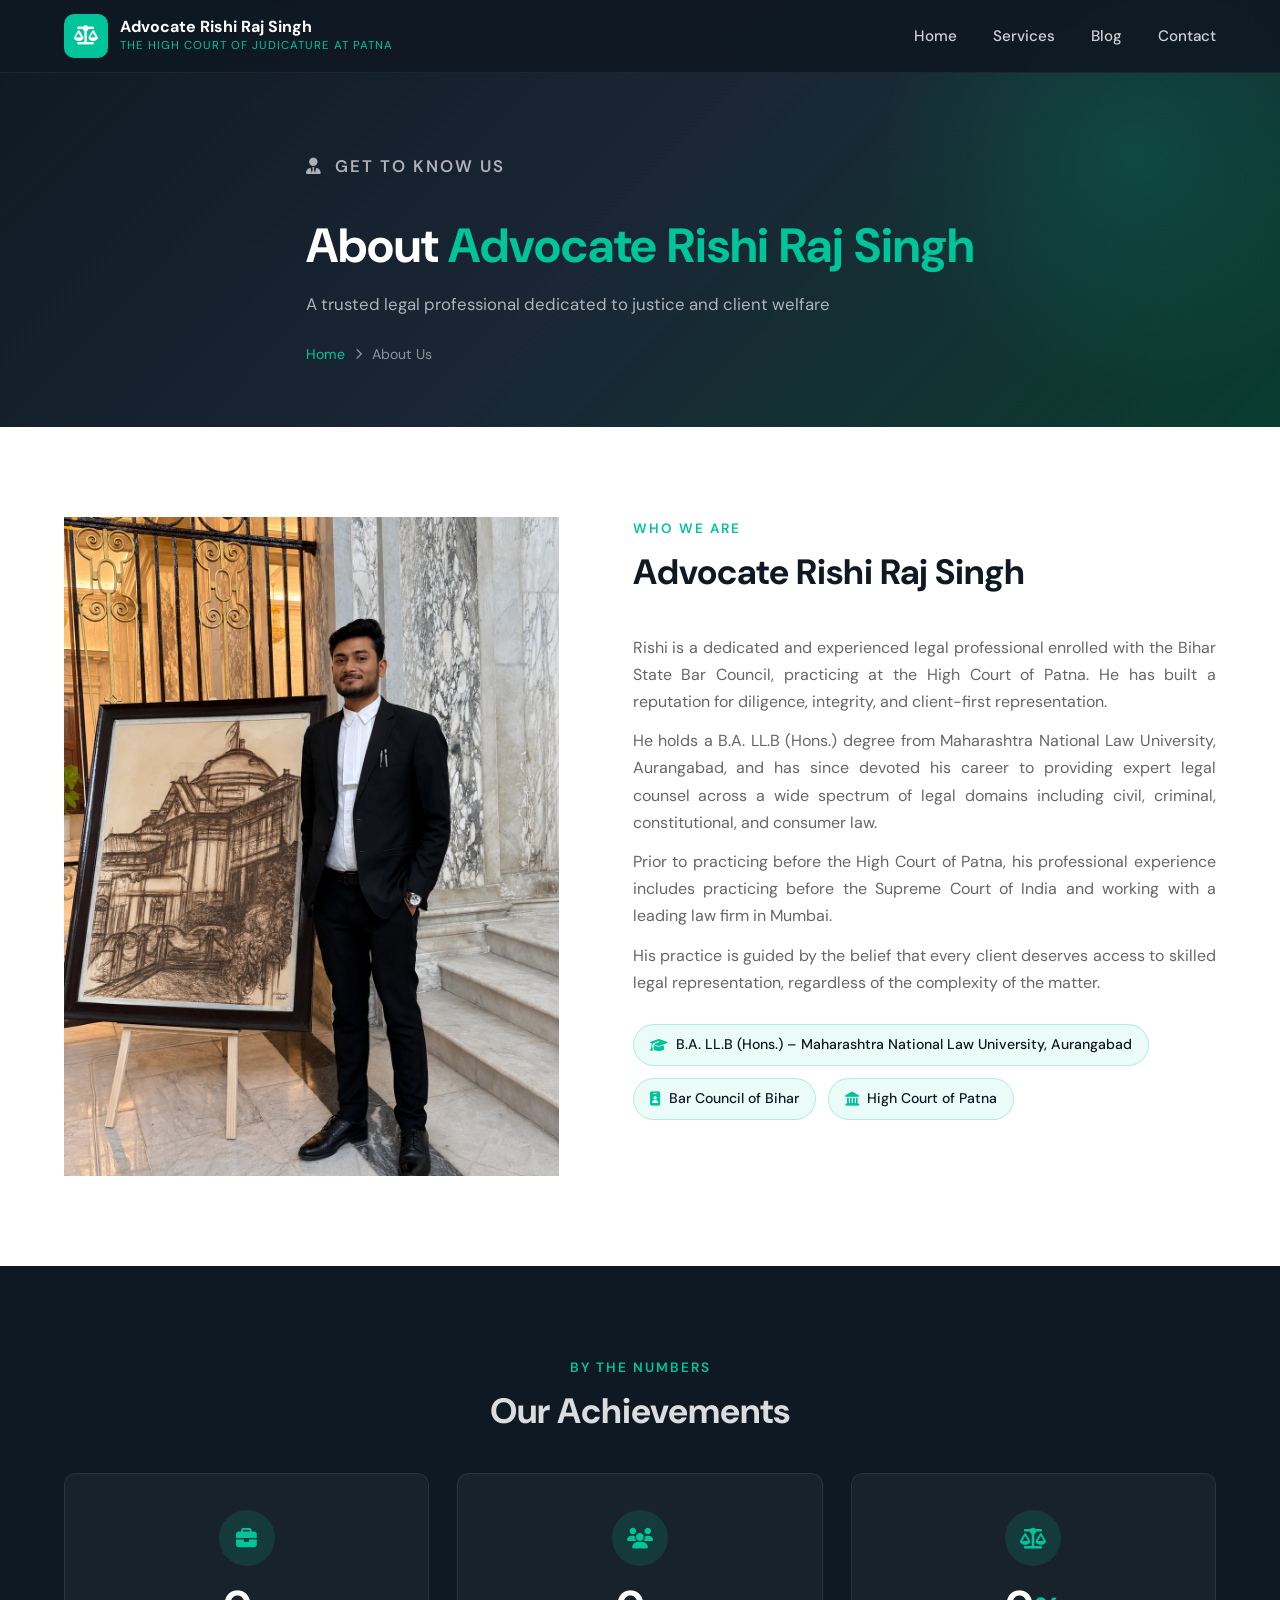
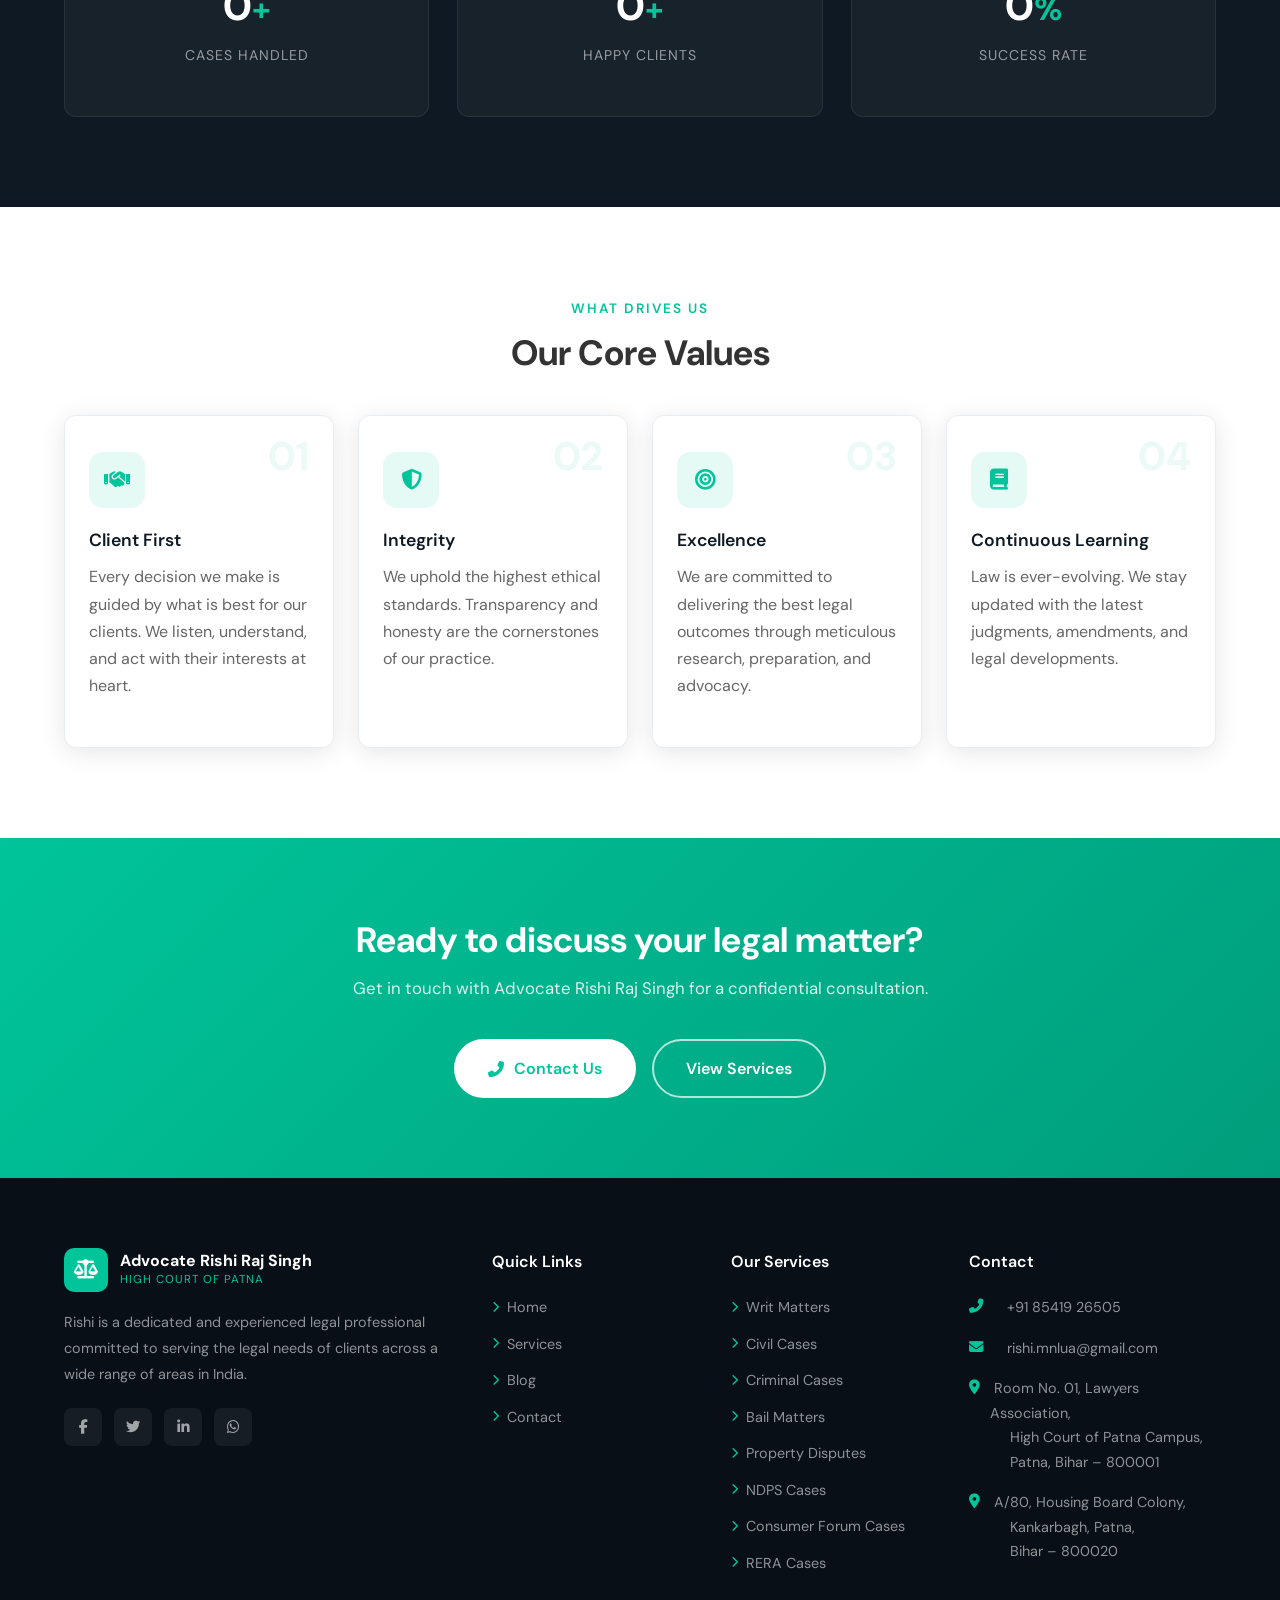
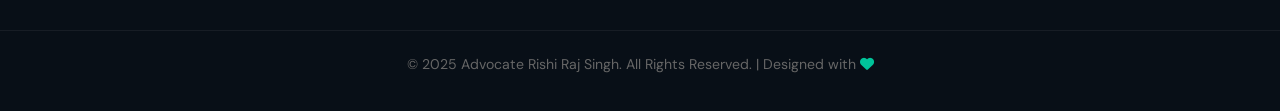
==== commit a7447961: "removing old site" ====
--- a/about.html
+++ b/about.html
@@ -67,7 +67,7 @@
       <div class="about-text">
         <p class="section-label">Who We Are</p>
         <h2>Advocate Rishi Raj Singh</h2>
-        <p>Rishi is a dedicated and experienced legal professional enrolled at the Bar Council of Bihar, practicing at the High Court of Patna. He has built a reputation for diligence, integrity, and client-first representation.</p>
+        <p>Rishi is a dedicated and experienced legal professional enrolled with the Bihar State Bar Council, practicing at the High Court of Patna. He has built a reputation for diligence, integrity, and client-first representation.</p>
         <p>He holds a B.A. LL.B (Hons.) degree from Maharashtra National Law University, Aurangabad, and has since devoted his career to providing expert legal counsel across a wide spectrum of legal domains including civil, criminal, constitutional, and consumer law.</p>
         <p>Prior to practicing before the High Court of Patna, his professional experience includes practicing before the Supreme Court of India and working with a leading law firm in Mumbai.</p>
         <p>His practice is guided by the belief that every client deserves access to skilled legal representation, regardless of the complexity of the matter.</p>
